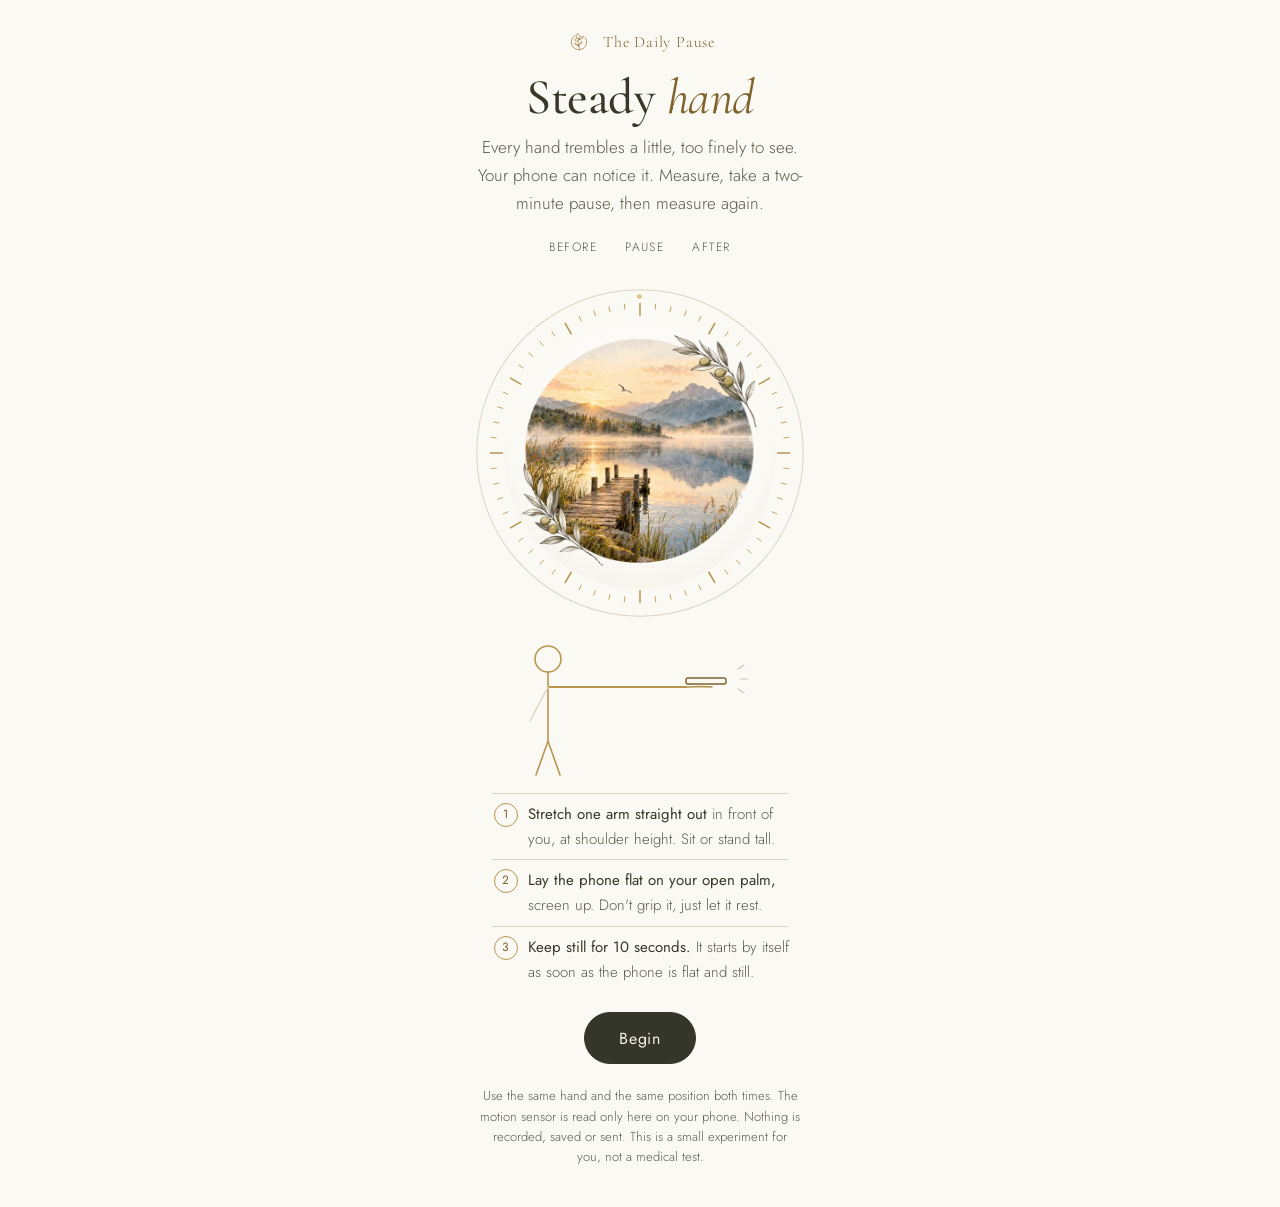
==== test-drzenia/index.html @ 8c36bcb5 "Steady hand: hand tremor before/after a pause prototype Co-Authored-By: Claude Opus 5.5 <noreply@ant" ====
<!doctype html><html lang="en"><head><meta charset="utf-8"><meta name="viewport" content="width=device-width,initial-scale=1,viewport-fit=cover"><title>Steady hand</title>
<meta name="claude:viewport-fit-sides" content="cover">
<meta name="description" content="Your phone's motion sensor notices the fine tremor of your hand, before and after a two-minute breathing pause. Everything stays on your device.">
<link rel="preconnect" href="https://fonts.googleapis.com"><link rel="preconnect" href="https://fonts.gstatic.com" crossorigin>
<link rel="stylesheet" href="https://fonts.googleapis.com/css2?family=Cormorant+Garamond:ital,wght@0,400;0,500;1,400&family=Jost:wght@300;400&display=swap">
<style>
/* VOICE hushed ritual: calm, exact, never a promise
   IDEA the hand's own invisible tremor drawn as a fine gold line, before and after a pause
   COLOUR ivory ground, olive ink, compass gold; stillness watercolour as the quiet centre
   TYPE Cormorant Garamond titles and cues, Jost Light text
   LAYOUT one column centred on the gold dial, phone first, big type readable at arm's length */
:root{color-scheme:light;--ivory:#FBF9F4;--linen:#EFEAE1;--sage:#D9DBC9;--sage-2:#C6CAB0;--ink:#38382A;--soft:#5C5B4B;--rule:#DCD4C4;--gold:#B8964F;--gold-ink:#7E632E;--olive:#34362A;--on-olive:#F4EFE5;--warn:#8a4b2a;--disp:"Cormorant Garamond","EB Garamond",Garamond,"Times New Roman",serif;--body:"Jost","Futura","Avenir Next",system-ui,sans-serif}
*{box-sizing:border-box;min-width:0}
html,body{margin:0}
body{background:var(--ivory);color:var(--ink);font-family:var(--body);font-weight:300;font-size:17px;line-height:1.65;-webkit-font-smoothing:antialiased;overflow-x:clip;-webkit-tap-highlight-color:transparent}
.app{max-width:560px;margin:0 auto;padding:max(28px,env(safe-area-inset-top,0px)) max(5vw,16px,env(safe-area-inset-right,0px)) max(40px,env(safe-area-inset-bottom,0px)) max(5vw,16px,env(safe-area-inset-left,0px));text-align:center}
.top{display:flex;align-items:center;justify-content:center;gap:10px;color:var(--gold-ink);font-family:var(--disp);font-size:16px;letter-spacing:.05em}
.top svg{width:28px;height:28px}
h1{font-family:var(--disp);font-weight:500;font-size:clamp(36px,9vw,50px);line-height:1.02;letter-spacing:-.01em;margin:16px 0 10px}
h1 i{font-weight:400;color:var(--gold-ink)}
.lede{color:var(--soft);margin:0 auto;max-width:33ch}
.steps{display:flex;justify-content:center;gap:6px;margin:16px 0 0;font-size:12px;letter-spacing:.12em;text-transform:uppercase;color:var(--soft)}
.steps span{padding:4px 10px;border-radius:999px;border:1px solid transparent}
.steps span.on{border-color:var(--gold);color:var(--gold-ink)}
.steps span.done{color:var(--gold-ink)}
.dial{position:relative;width:min(80vw,340px);aspect-ratio:1;margin:20px auto 6px}
.dial svg.ring{position:absolute;inset:0;width:100%;height:100%;overflow:visible;pointer-events:none}
.lens{position:absolute;inset:10%;border-radius:50%;overflow:hidden;background:radial-gradient(circle at 50% 42%,#fff,var(--ivory) 62%,var(--linen))}
.lens img{position:absolute;inset:4%;width:92%;height:92%;object-fit:contain;transition:opacity .8s,filter .8s}
.lens img.quiet{opacity:.16;filter:grayscale(.6)}
.lens canvas{position:absolute;inset:0;width:100%;height:100%}
.orb{position:absolute;left:50%;top:50%;width:46%;aspect-ratio:1;margin:-23% 0 0 -23%;border-radius:50%;background:radial-gradient(circle,rgba(236,215,159,.55),rgba(201,161,90,.18) 60%,transparent 72%);transform:scale(1);transition:transform 2s ease-in-out}
.level{position:absolute;left:50%;top:50%;width:14px;height:14px;margin:-7px 0 0 -7px;border-radius:50%;border:1.5px solid var(--gold);background:rgba(251,249,244,.9);transition:transform .12s linear,border-color .3s}
.level.off{border-color:var(--warn)}
.count{position:absolute;inset:0;display:flex;align-items:center;justify-content:center;font-family:var(--disp);font-size:clamp(70px,22vw,110px);color:var(--olive);font-variant-numeric:tabular-nums;pointer-events:none;text-shadow:0 0 18px var(--ivory),0 0 4px var(--ivory)}
.cue{font-family:var(--disp);font-style:italic;font-size:clamp(26px,7vw,32px);line-height:1.2;color:var(--gold-ink);min-height:2.5em;margin:14px auto 0;max-width:20ch;display:flex;align-items:center;justify-content:center}
.cue.warn{color:var(--warn)}
.sub{min-height:1.7em;color:var(--soft);font-size:16px;margin:2px auto 0;max-width:32ch}
.btn{display:inline-flex;align-items:center;justify-content:center;min-height:52px;padding:14px 34px;border-radius:999px;border:1px solid var(--olive);background:var(--olive);color:var(--on-olive);font:400 16px/1.2 var(--body);letter-spacing:.06em;cursor:pointer;text-decoration:none}
.btn:hover{background:#25271d}
.btn.ghost{background:transparent;color:var(--ink);border-color:var(--sage-2)}
.btn.ghost:hover{background:var(--sage)}
.btn:focus-visible,.link:focus-visible{outline:1px solid var(--gold-ink);outline-offset:4px}
.row{display:flex;flex-wrap:wrap;gap:10px;justify-content:center;margin-top:20px}
.link{background:none;border:0;font:300 15px var(--body);color:var(--gold-ink);text-decoration:underline;text-underline-offset:4px;cursor:pointer;margin-top:12px;padding:8px}
.pose{display:block;width:min(78vw,300px);margin:6px auto 0}
.howto{list-style:none;counter-reset:h;padding:0;margin:14px auto 0;max-width:33ch;text-align:left;font-size:15px;color:var(--soft)}
.howto li{counter-increment:h;padding:8px 0 8px 36px;position:relative;border-top:1px solid var(--rule)}
.howto li::before{content:counter(h);position:absolute;left:2px;top:9px;width:22px;height:22px;border:1px solid var(--gold);border-radius:50%;font:400 12px/21px var(--body);text-align:center;color:var(--gold-ink)}
.howto b{font-weight:400;color:var(--ink)}
.fine{font-size:13px;color:var(--soft);margin:22px auto 0;max-width:40ch;line-height:1.55}
.pause h2{font-family:var(--disp);font-weight:500;font-size:clamp(24px,6vw,30px);line-height:1.15;margin:4px auto 0;max-width:22ch}
.timer{font-variant-numeric:tabular-nums;color:var(--soft);font-size:15px}
.pair{display:grid;grid-template-columns:1fr 1fr;gap:14px;margin:18px auto 0;max-width:420px}
.pair figure{margin:0}
.pair .mini{position:relative;aspect-ratio:1;border-radius:50%;border:1px solid var(--rule);background:radial-gradient(circle at 50% 42%,#fff,var(--ivory) 62%,var(--linen));overflow:hidden}
.pair canvas{position:absolute;inset:0;width:100%;height:100%}
.pair figcaption{font-size:12px;letter-spacing:.14em;text-transform:uppercase;color:var(--soft);margin-top:8px}
.res h2{font-family:var(--disp);font-weight:500;font-size:clamp(28px,7.5vw,36px);line-height:1.12;margin:18px auto 6px;max-width:20ch}
.res p{color:var(--soft);margin:0 auto;max-width:34ch}
.why{font-size:15px;color:var(--soft);max-width:37ch;margin:22px auto 0;padding-top:14px;border-top:1px solid var(--rule);text-align:left}
.why b{font-weight:400;color:var(--ink)}
.why ol{margin:10px 0 0;padding-left:18px;font-size:13px;line-height:1.5}
.why li{margin:4px 0}
.dbg{font:12px/1.4 ui-monospace,monospace;color:var(--soft);margin-top:10px;white-space:pre;text-align:left}
[hidden]{display:none!important}
@media (prefers-reduced-motion:reduce){.orb,.level,.lens img{transition:none}}
</style>

</head><body><main class="app">
  <div class="top"><svg viewBox="0 0 1080 1080" aria-hidden="true"><g transform="translate(540 540) scale(.92) translate(-362.93 -376.05)" fill="none" stroke="#A47A38" stroke-width="30" stroke-linecap="round" stroke-linejoin="round"><path d="M205,92 A325,325 0 1 0 628,188"/><path d="M378,690 L378,612 C378,588 348,572 345,545 C340,500 322,445 320,400 C318,355 338,322 372,268"/><path d="M345,543 C290,505 222,455 176,420 C185,450 250,500 345,543"/><path d="M347,545 C365,470 420,385 483,350 C495,380 460,450 347,545"/><path d="M372,268 C345,225 255,205 200,250 C165,280 172,330 230,338 C290,345 335,315 372,268"/><path d="M372,265 C330,240 275,215 258,185 C238,150 260,115 272,95 C285,72 284,45 290,22 C350,40 398,92 406,152 C412,200 395,238 372,265"/><path d="M403,205 C450,165 505,138 565,145 C540,205 480,262 375,272"/></g></svg>The Daily Pause</div>

  <h1>Steady <i>hand</i></h1>
  <p class="lede" id="lede">Every hand trembles a little, too finely to see. Your phone can notice it. Measure, take a two-minute pause, then measure again.</p>
  <div class="steps" id="steps" aria-hidden="true"><span>Before</span><span>Pause</span><span>After</span></div>

  <div class="dial" id="dial">
    <svg class="ring" viewBox="0 0 200 200" aria-hidden="true">
      <defs><linearGradient id="gg" x1="0" y1="0" x2="1" y2="1"><stop offset="0" stop-color="#F6E7BC"/><stop offset=".42" stop-color="#C9A15A"/><stop offset=".68" stop-color="#ECD79F"/><stop offset="1" stop-color="#A47A38"/></linearGradient></defs>
      <circle cx="100" cy="100" r="96" fill="none" stroke="#DCD4C4" stroke-width=".6"/>
      <g id="ticks" stroke="#B8964F" stroke-linecap="round"></g>
      <circle id="prog" cx="100" cy="100" r="92" fill="none" stroke="url(#gg)" stroke-width="2.4" stroke-linecap="round" pathLength="100" stroke-dasharray="0 100" transform="rotate(-90 100 100)"/>
    </svg>
    <div class="lens">
      <img id="wc" alt="">
      <div class="orb" id="orb" hidden></div>
      <canvas id="trace" width="600" height="600"></canvas>
      <div class="level" id="level" hidden></div>
    </div>
    <div class="count" id="count" hidden></div>
  </div>

  <!-- start -->
  <section id="vStart">
    <svg class="pose" viewBox="0 0 300 150" fill="none" stroke="#B8964F" stroke-width="1.6" stroke-linecap="round" stroke-linejoin="round" role="img" aria-label="Drawing: arm stretched straight out in front, phone lying flat on the open palm">
      <circle cx="58" cy="30" r="13"/>
      <path d="M58 43 L58 112 M58 112 L46 146 M58 112 L70 146"/>
      <path d="M58 58 L196 58" stroke-width="2"/>
      <path d="M196 58 C204 58 214 57 222 58" />
      <rect x="196" y="49" width="40" height="6" rx="2" fill="#FBF9F4" stroke="#7E632E" stroke-width="1.4"/>
      <path d="M248 40 l6 -4 M250 50 h7 M248 60 l6 4" stroke="#C6CAB0" stroke-width="1.2"/>
      <path d="M58 58 L40 92" stroke="#DCD4C4"/>
    </svg>
    <ol class="howto">
      <li><b>Stretch one arm straight out</b> in front of you, at shoulder height. Sit or stand tall.</li>
      <li><b>Lay the phone flat on your open palm,</b> screen up. Don't grip it, just let it rest.</li>
      <li><b>Keep still for 10 seconds.</b> It starts by itself as soon as the phone is flat and still.</li>
    </ol>
    <div class="row"><button class="btn" id="go">Begin</button></div>
    <p class="fine">Use the same hand and the same position both times. The motion sensor is read only here on your phone. Nothing is recorded, saved or sent. This is a small experiment for you, not a medical test.</p>
  </section>

  <!-- measuring (before and after) -->
  <section id="vMeasure" hidden>
    <p class="cue" id="cue" aria-live="polite"></p>
    <p class="sub" id="sub"></p>
    <div class="row"><button class="btn ghost" id="stop">Cancel</button></div>
    <div class="dbg" id="dbg" hidden></div>
  </section>

  <!-- after the first reading -->
  <section id="vMid" hidden>
    <p class="cue" style="min-height:0">That's your before.</p>
    <p class="sub">Now lower your arm and let it rest. Two minutes of slow breathing, then we'll look again.</p>
    <div class="row"><button class="btn" id="startPause">Begin the pause</button><button class="btn ghost" id="redo1">Measure again</button></div>
  </section>

  <!-- pause -->
  <section id="vPause" class="pause" hidden>
    <h2>Two breaths in through the nose, one long breath out.</h2>
    <p class="cue" id="pcue" style="min-height:1.4em;margin-top:6px"></p>
    <p class="timer" id="ptime">2:00</p>
    <p class="sub">Let your arm rest in your lap.</p>
    <div class="row"><button class="btn ghost" id="skip">I'm done, measure now</button></div>
  </section>

  <!-- before second reading -->
  <section id="vReady2" hidden>
    <p class="cue" style="min-height:0">Beautiful. Stay as you are.</p>
    <p class="sub">Same hand, same position: arm straight out, phone flat on your palm.</p>
    <div class="row"><button class="btn" id="go2">Measure again</button></div>
  </section>

  <!-- result -->
  <section id="vResult" class="res" hidden>
    <div class="pair">
      <figure><div class="mini"><canvas id="cBefore" width="400" height="400"></canvas></div><figcaption>Before</figcaption></figure>
      <figure><div class="mini"><canvas id="cAfter" width="400" height="400"></canvas></div><figcaption>After</figcaption></figure>
    </div>
    <h2 id="resT"></h2>
    <p id="resP"></p>
    <div class="why">
      <p style="margin:0"><b>Why it works.</b> Every hand has a fine, natural tremor, often around 8 to 12 times a second, mostly too small to see.<sup>1</sup> Adrenaline, the body's stress hormone, makes it stronger, even at levels the body makes on its own.<sup>2</sup> Tiredness, caffeine and anxiety can make it stronger too.<sup>3</sup> A long, slow out-breath engages the body's calming side.<sup>4</sup> No study has yet tested whether one short pause steadies the hand, so this is your own small experiment.</p>
      <ol>
        <li>Hallett M. Overview of human tremor physiology. <i>Movement Disorders</i>, 1998.</li>
        <li>Fellows IW et al. Low plasma concentrations of adrenaline and physiological tremor in man. <i>J Neurol Neurosurg Psychiatry</i>, 1986.</li>
        <li>Deuschl G et al. Consensus statement of the Movement Disorder Society on tremor. <i>Movement Disorders</i>, 1998.</li>
        <li>Balban MY et al. Brief structured respiration practices enhance mood and reduce physiological arousal. <i>Cell Reports Medicine</i>, 2023.</li>
      </ol>
    </div>
    <div class="row"><button class="btn" id="again">Start again</button></div>
    <p class="fine">Indicative only, not a medical test. If you notice a tremor you can see, or one that bothers you, talk to a doctor.</p>
  </section>

  <!-- no sensor -->
  <section id="vNoSensor" hidden>
    <p class="cue" id="nsT" style="font-size:24px"></p>
    <p class="sub" id="nsS"></p>
    <div class="row"><button class="btn" id="retry">Try again</button><button class="btn ghost" id="demo">See how it looks</button></div>
  </section>
</main>

<script>
{
const $=id=>document.getElementById(id);
const WC={"stillness": "[data-uri]"};
const Q=new URLSearchParams(location.search);
const DEBUG=Q.get("debug")==="1", QUICK=Q.get("quick")==="1";
const MEAS=10, PAUSE_S=QUICK?15:120;
const TILT_MAX=40;       // degrees from flat
const GROSS=0.45;        // m/s², slow arm movement (0.3 to 3 Hz) that pauses the count
$("wc").src=WC.stillness;

/* dial ticks */
{let s="";for(let i=0;i<60;i++){const a=i/60*2*Math.PI,l=i%5?3:7,r1=88,r2=88-l;s+=`<line x1="${100+r1*Math.sin(a)}" y1="${100-r1*Math.cos(a)}" x2="${100+r2*Math.sin(a)}" y2="${100-r2*Math.cos(a)}" stroke-width="${i%5?.5:.9}"/>`}$("ticks").innerHTML=s}
const setProg=p=>$("prog").setAttribute("stroke-dasharray",`${(Math.max(0,Math.min(1,p))*100).toFixed(2)} 100`);
function show(v){["vStart","vMeasure","vMid","vPause","vReady2","vResult","vNoSensor"].forEach(x=>$(x).hidden=x!==v)}
function step(n){[...$("steps").children].forEach((s,i)=>s.className=i<n-1?"done":i===n-1?"on":"")}
let cueT="";function cue(t,warn,sub){if(t!==cueT){cueT=t;$("cue").textContent=t}$("cue").className="cue"+(warn?" warn":"");if(sub!==undefined&&$("sub").textContent!==sub)$("sub").textContent=sub}

/* ---------- filters ---------- */
function biquad(type,f,fs,q=.7071){
  const w=2*Math.PI*f/fs,c=Math.cos(w),a=Math.sin(w)/(2*q);let b0,b1,b2;
  if(type==="hp"){b0=(1+c)/2;b1=-(1+c);b2=(1+c)/2}else{b0=(1-c)/2;b1=1-c;b2=(1-c)/2}
  const a0=1+a,A1=-2*c/a0,A2=(1-a)/a0;b0/=a0;b1/=a0;b2/=a0;let x1=0,x2=0,y1=0,y2=0;
  return x=>{const y=b0*x+b1*x1+b2*x2-A1*y1-A2*y2;x2=x1;x1=x;y2=y1;y1=y;return y};
}
function chain(fs){ // per axis: tremor band ~3-14 Hz and slow-movement band ~0.3-3 Hz
  const lp=fs>32;
  const mk=()=>{const h=biquad("hp",3,fs),l=lp?biquad("lp",14,fs):x=>x,gh=biquad("hp",.3,fs),gl=biquad("lp",3,fs);return x=>[l(h(x)),gl(gh(x))]};
  return [mk(),mk(),mk(),mk(),mk(),mk()]; // ax ay az, gx gy gz
}

/* ---------- sensor ---------- */
let listening=false, fs=60, fsSamples=[], lastTs=0, sample=null;
function onMotion(e){
  const g=e.accelerationIncludingGravity, a=e.acceleration, r=e.rotationRate;
  if(!g||g.x===null)return;
  let dt=e.interval>0?(e.interval>1?e.interval/1000:e.interval):0;      // some browsers report seconds, most milliseconds
  const now=performance.now();if(!dt&&lastTs)dt=(now-lastTs)/1000;lastTs=now;
  if(dt>0&&dt<.2)fsSamples.push(1/dt);
  sample&&sample({g,a,r,dt:dt||1/60,t:now});
}
async function startSensor(){
  fsSamples=[];
  if(typeof DeviceMotionEvent==="undefined")return "none";
  if(typeof DeviceMotionEvent.requestPermission==="function"){
    try{const p=await DeviceMotionEvent.requestPermission();if(p!=="granted")return "denied"}catch(e){return "denied"}
  }
  if(!listening){window.addEventListener("devicemotion",onMotion);listening=true}
  // wait for real data
  const got=await new Promise(res=>{let n=0,fin=false;const end=v=>{if(fin)return;fin=true;sample=null;res(v)};sample=s=>{if(++n>5)end(true)};setTimeout(()=>end(false),1800)});
  if(!got)return "none";
  fsSamples.sort((a,b)=>a-b);fs=fsSamples.length?Math.max(20,Math.min(200,fsSamples[fsSamples.length>>1])):60;fsSamples=[];
  return "ok";
}
function stopSensor(){sample=null}

/* ---------- small comforts: sound, vibration, screen awake ---------- */
let ac=null, wake=null;
function chime(f=660){try{if(!ac)return;const o=ac.createOscillator(),v=ac.createGain();o.type="sine";o.frequency.value=f;v.gain.setValueAtTime(0,ac.currentTime);v.gain.linearRampToValueAtTime(.12,ac.currentTime+.03);v.gain.exponentialRampToValueAtTime(.0001,ac.currentTime+1.4);o.connect(v);v.connect(ac.destination);o.start();o.stop(ac.currentTime+1.5)}catch(e){}}
function buzz(p){try{navigator.vibrate&&navigator.vibrate(p)}catch(e){}}
async function awake(on){try{if(on&&!wake&&navigator.wakeLock){wake=await navigator.wakeLock.request("screen")}else if(!on&&wake){await wake.release();wake=null}}catch(e){}}

/* ---------- tremor trace ---------- */
const tr=$("trace"),tx=tr.getContext("2d");
function drawPath(ctx,W,pts,scale,alphaFade){
  ctx.clearRect(0,0,W,W);if(pts.length<2)return;
  const c=W/2,k=scale;ctx.lineCap="round";ctx.lineJoin="round";
  const grad=ctx.createLinearGradient(0,0,W,W);grad.addColorStop(0,"#C9A15A");grad.addColorStop(.6,"#A47A38");grad.addColorStop(1,"#7E632E");
  ctx.strokeStyle=grad;ctx.lineWidth=W/260;
  if(alphaFade){for(let i=1;i<pts.length;i++){ctx.globalAlpha=Math.pow(i/pts.length,1.6);ctx.beginPath();ctx.moveTo(c+pts[i-1][0]*k,c+pts[i-1][1]*k);ctx.lineTo(c+pts[i][0]*k,c+pts[i][1]*k);ctx.stroke()}ctx.globalAlpha=1}
  else{ctx.lineWidth=W/420;ctx.globalAlpha=.55;ctx.beginPath();ctx.moveTo(c+pts[0][0]*k,c+pts[0][1]*k);for(const p of pts)ctx.lineTo(c+p[0]*k,c+p[1]*k);ctx.stroke();ctx.globalAlpha=1}
}

/* ---------- one 10-second reading ---------- */
let res={b:null,a:null}, scale=0, demo=false, cancelFn=null;
function measure(which){
  return new Promise(resolve=>{
    show("vMeasure");$("dbg").hidden=!DEBUG;$("level").hidden=false;$("count").hidden=true;$("wc").classList.add("quiet");setProg(0);awake(true);
    const F=chain(fs);let lvx=0,lvy=0,valid=0,started=false,steadyFor=0,sumA=0,sumG=0,n=0,hasGyro=false,px=0,py=0,pts=[],live=[],gross=[],grossRms=0,tilt=0,lastCount=-1,done=false,lastUI=0;
    cue("Stretch your arm out…",false,"Lay the phone flat on your open palm.");
    const finish=ok=>{if(done)return;done=true;stopSensor();cancelFn=null;$("level").hidden=true;$("count").hidden=true;awake(false);
      if(!ok){resolve(null);return}
      const score=hasGyro?Math.sqrt(sumG/n):Math.sqrt(sumA/n)*1000; // gyro: deg/s RMS, else mg RMS
      resolve({score,pts,acc:Math.sqrt(sumA/n)/9.81*1000,gyr:Math.sqrt(sumG/n),fs});
    };
    cancelFn=()=>finish(false);
    sample=s=>{
      const g=s.g,gn=Math.hypot(g.x,g.y,g.z)||9.81;lvx=Math.max(-1,Math.min(1,g.x/gn/Math.sin(TILT_MAX*Math.PI/180)))*.9;lvy=Math.max(-1,Math.min(1,g.y/gn/Math.sin(TILT_MAX*Math.PI/180)))*.9;tilt=Math.acos(Math.min(1,Math.abs(g.z)/gn))*180/Math.PI;
      // linear acceleration: prefer the sensor's own, else gravity-included (the filters remove gravity)
      const a=(s.a&&s.a.x!==null)?s.a:g;
      const ax=F[0](a.x),ay=F[1](a.y),az=F[2](a.z);
      let gx=[0,0],gy=[0,0],gz=[0,0];
      if(s.r&&s.r.alpha!==null&&s.r.alpha!==undefined){hasGyro=true;gx=F[3](s.r.beta);gy=F[4](s.r.gamma);gz=F[5](s.r.alpha)}
      const tA=ax[0]*ax[0]+ay[0]*ay[0]+az[0]*az[0], tG=gx[0]*gx[0]+gy[0]*gy[0]+gz[0]*gz[0];
      gross.push(ax[1]*ax[1]+ay[1]*ay[1]+az[1]*az[1]);if(gross.length>fs*.5)gross.shift();
      grossRms=Math.sqrt(gross.reduce((p,q)=>p+q,0)/gross.length);
      // a bounded wandering point from the tremor band, for the drawing
      const ux=hasGyro?gy[0]:ax[0]*20, uy=hasGyro?gx[0]:ay[0]*20;
      px=px*.92+ux*s.dt;py=py*.92+uy*s.dt;
      const flat=tilt<TILT_MAX, still=grossRms<GROSS;
      if(!started){
        steadyFor=flat&&still?steadyFor+s.dt:0;
        if(steadyFor>1.2){started=true;chime(660);buzz(30)}
      }else if(flat&&still){
        valid+=s.dt;sumA+=tA;sumG+=tG;n++;pts.push([px,py]);
      }
      live.push([px,py]);if(live.length>fs*2)live.shift();
      if(s.t-lastUI>50){lastUI=s.t;ui(flat,still)}
      if(valid>=MEAS){chime(880);buzz([40,60,40]);finish(true)}
    };
    function ui(flat,still){
      // spirit level dot: shows tilt, and turns rust when the phone is not flat
      const R=$("level").parentNode.offsetWidth*.36;$("level").classList.toggle("off",!flat);
      $("level").style.transform=`translate(${(-lvx*R).toFixed(1)}px,${(lvy*R).toFixed(1)}px)`;
      const sc=liveScale();
      if(DEBUG)$("dbg").textContent=`fs ${fs.toFixed(0)} Hz  tilt ${tilt.toFixed(0)}°  slow ${grossRms.toFixed(3)} m/s²\nvalid ${valid.toFixed(1)} s  acc ${(Math.sqrt(sumA/Math.max(1,n))/9.81*1000).toFixed(2)} mg  gyro ${Math.sqrt(sumG/Math.max(1,n)).toFixed(3)} °/s  gyro ${hasGyro}`;

      drawPath(tx,tr.width,live,sc,true);
      if(!started){
        if(!flat)cue("Lay the phone flat",true,"Screen up, resting on your open palm.");
        else if(!still)cue("Now keep still…",false,"Arm straight out. It starts by itself.");
        else cue("Hold it there…",false,"Starting.");
        return;
      }
      setProg(valid/MEAS);
      const left=Math.max(1,Math.ceil(MEAS-valid));if(left!==lastCount){lastCount=left;$("count").textContent=left}$("count").hidden=false;
      if(!flat)cue("Keep the phone flat",true,"The count waits for you.");
      else if(!still)cue("Too much movement",true,"Keep your arm still, let the hand rest. The count waits.");
      else cue("Measuring… stay soft",false,"Breathe normally. Don't hold your breath.");
    }
    function liveScale(){ // keep both readings on one scale: set by the first reading, else from the live trace
      if(which===2&&scale>1)return scale;
      let m=.0001;for(const p of live)m=Math.max(m,Math.abs(p[0]),Math.abs(p[1]));return tr.width*.36/Math.max(m,.0001);
    }
  });
}

/* ---------- flow ---------- */
async function begin(){
  try{const AC=window.AudioContext||window.webkitAudioContext;if(AC&&!ac){ac=new AC();ac.resume&&ac.resume()}}catch(e){}
  const st=await startSensor();
  if(st!=="ok"){noSensor(st);return false}
  return true;
}
function noSensor(st){
  const ios=/iP(hone|ad|od)/.test(navigator.userAgent)||(navigator.platform==="MacIntel"&&navigator.maxTouchPoints>1);
  if(st==="denied"){$("nsT").textContent="Motion access wasn't allowed.";$("nsS").textContent=ios?"On iPhone, close this tab, open the page again and tap Allow when asked about Motion & Orientation.":"Allow motion sensors for this page in your browser's site settings, then try again."}
  else{$("nsT").textContent="This needs your phone's motion sensor.";$("nsS").textContent="Open this page on your phone. A computer has no sensor to notice your hand."}
  show("vNoSensor");
}
async function first(){
  demo=false;if(!(await begin()))return;step(1);scale=0;
  const r=await measure(1);if(!r){reset();return}
  res.b=r;scale=fitScale(r.pts);show("vMid");$("lede").textContent="Your before reading is saved, just for now.";
}
function fitScale(pts){let m=.0001;for(const p of pts)m=Math.max(m,Math.abs(p[0]),Math.abs(p[1]));return tr.width*.36/m}
$("go").onclick=first;$("redo1").onclick=first;
$("stop").onclick=()=>{cancelFn&&cancelFn()};
$("retry").onclick=first;

/* the pause: cyclic sighing, in-in-out */
let pRaf=0;
$("startPause").onclick=()=>{
  step(2);show("vPause");tx.clearRect(0,0,tr.width,tr.width);$("wc").classList.remove("quiet");$("orb").hidden=false;setProg(0);awake(true);
  const total=demo?12:PAUSE_S,t0=performance.now(),seq=[["Breathe in",2,.85],["A little more",1,1],["And let it all go",6,.55]];let i=0,until=0;
  const loop=()=>{const t=(performance.now()-t0)/1000;if(t>=until){const s=seq[i%3];$("pcue").textContent=s[0];$("orb").style.transitionDuration=s[1]+"s";$("orb").style.transform=`scale(${s[2]*2})`;until=t+s[1];i++}
    const left=Math.max(0,Math.ceil(total-t));$("ptime").textContent=Math.floor(left/60)+":"+String(left%60).padStart(2,"0");setProg(t/total);
    if(t>=total){endPause();return}pRaf=requestAnimationFrame(loop)};
  loop();
};
function endPause(){cancelAnimationFrame(pRaf);$("orb").hidden=true;setProg(1);awake(false);chime(523);step(3);show("vReady2")}
$("skip").onclick=endPause;
$("go2").onclick=async()=>{
  if(demo){demoResult();return}
  if(!(await begin()))return;
  const r=await measure(2);if(!r){show("vReady2");return}res.a=r;result();
};

function paint(id,pts,sc){const c=$(id);drawPath(c.getContext("2d"),c.width,pts,sc*c.width/tr.width,false)}
function result(){
  const b=res.b,a=res.a,ch=(a.score-b.score)/b.score;
  const sc=Math.min(fitScale(b.pts),fitScale(a.pts));   // one shared scale, so the two drawings compare honestly
  paint("cBefore",b.pts,sc);paint("cAfter",a.pts,sc);
  const pct=Math.round(Math.abs(ch)*100);
  if(ch<=-.15){$("resT").textContent=`Your hand was ${pct}% steadier after the pause.`;$("resP").textContent="That's your own body, settling, in two minutes."}
  else if(ch<.15){$("resT").textContent="About the same, before and after.";$("resP").textContent="Small changes are within what a phone can tell apart. Calm doesn't always show in the hand, and the pause still counts."}
  else{$("resT").textContent="Your hand moved a little more this time.";$("resP").textContent="A tired arm does that too. Rest it for a minute, then try again with the same hand."}
  finishResult();
  if(DEBUG)$("resP").textContent+=`  [before ${b.score.toFixed(3)} after ${a.score.toFixed(3)}; acc ${b.acc.toFixed(2)}→${a.acc.toFixed(2)} mg; fs ${b.fs.toFixed(0)}]`;
}
function finishResult(){$("dial").hidden=true;$("steps").hidden=true;$("lede").textContent="The fine line your hand drew, before and after.";show("vResult");scrollTo({top:0,behavior:"smooth"})}

/* demo: shows the flow on a computer, never with numbers */
function fakePts(amp,seed){let x=0,y=0,s=seed;const r=()=>{s=(s*9301+49297)%233280;return s/233280-.5};const p=[];for(let i=0;i<600;i++){x=x*.92+r()*amp;y=y*.92+r()*amp;p.push([x,y])}return p}
$("demo").onclick=()=>{demo=true;step(1);res.b={pts:fakePts(1,7)};show("vMid");$("lede").textContent="Demo. On your phone this is your own hand."};
function demoResult(){const sc=fitScale(res.b.pts);paint("cBefore",res.b.pts,sc);paint("cAfter",fakePts(1,11),sc);$("resT").textContent="Here you'll see your own before and after.";$("resP").textContent="Open this page on your phone for your own result.";finishResult()}

function reset(){stopSensor();awake(false);cancelAnimationFrame(pRaf);$("dial").hidden=false;$("steps").hidden=false;$("orb").hidden=true;$("level").hidden=true;$("count").hidden=true;$("wc").classList.remove("quiet");tx.clearRect(0,0,tr.width,tr.width);setProg(0);step(0);res={b:null,a:null};$("lede").textContent=LEDE;show("vStart")}
const LEDE=$("lede").textContent;
$("again").onclick=()=>{reset();scrollTo({top:0,behavior:"smooth"})};
document.addEventListener("visibilitychange",()=>{if(document.hidden&&cancelFn)cancelFn()});
}
</script>
</body></html>
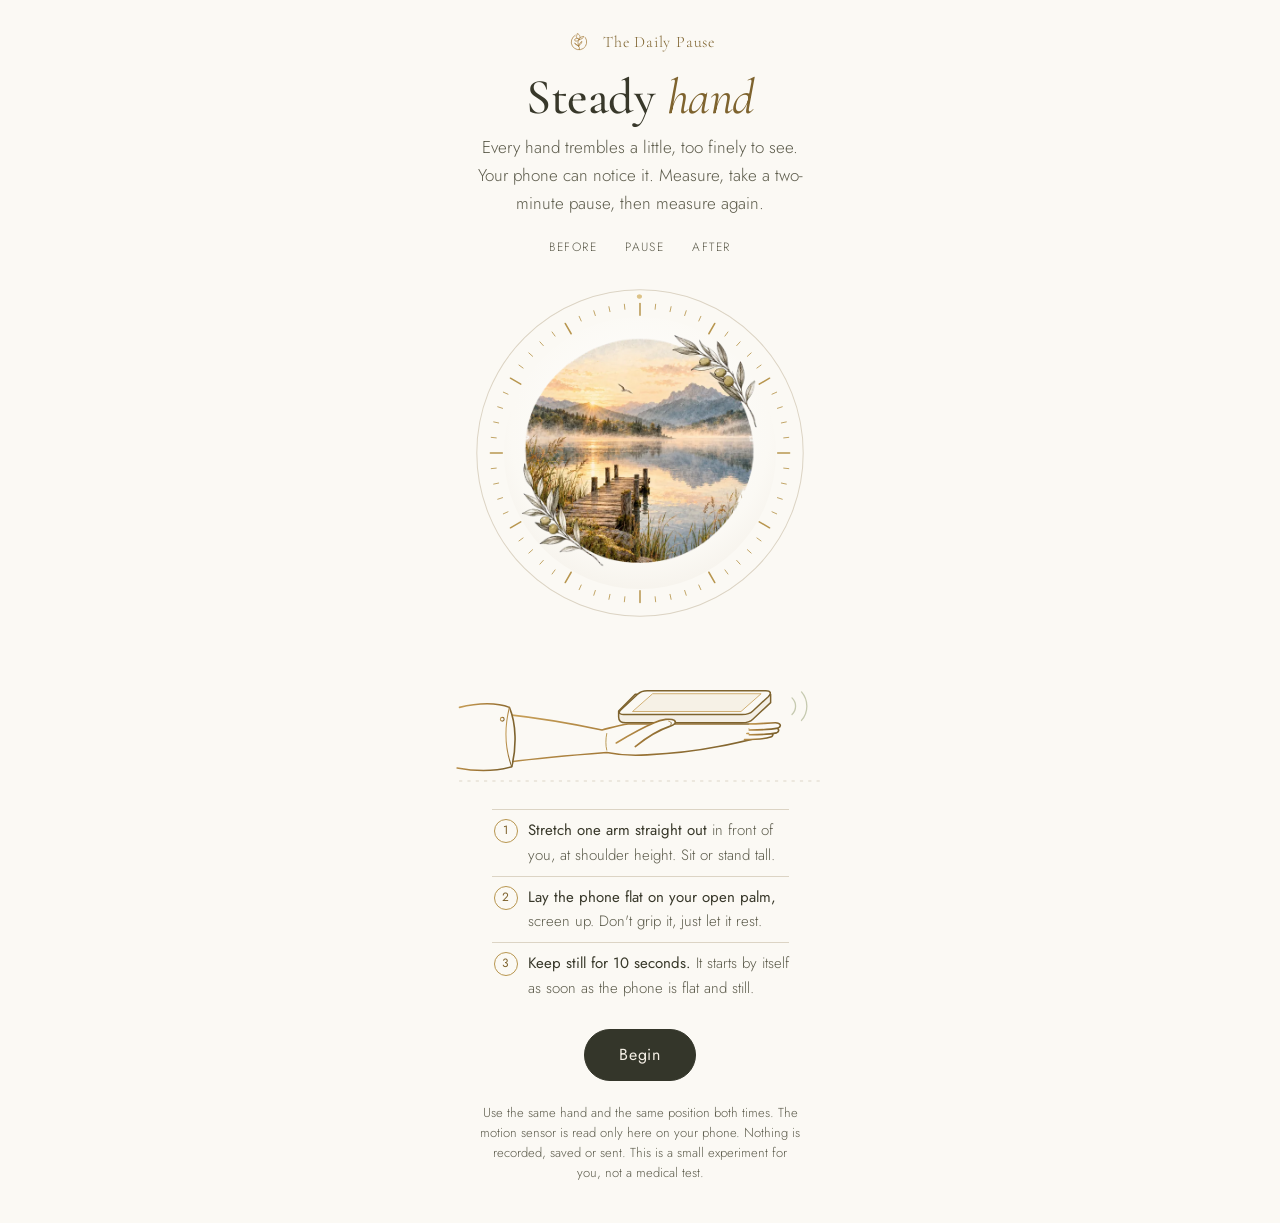
==== commit a20317b5: "Steady hand: finer gold line drawing of the hand holding the phone Co-Authored-By: Claude Opus 5.5 <" ====
--- a/test-drzenia/index.html
+++ b/test-drzenia/index.html
@@ -43,7 +43,7 @@
 .btn:focus-visible,.link:focus-visible{outline:1px solid var(--gold-ink);outline-offset:4px}
 .row{display:flex;flex-wrap:wrap;gap:10px;justify-content:center;margin-top:20px}
 .link{background:none;border:0;font:300 15px var(--body);color:var(--gold-ink);text-decoration:underline;text-underline-offset:4px;cursor:pointer;margin-top:12px;padding:8px}
-.pose{display:block;width:min(78vw,300px);margin:6px auto 0}
+.pose{display:block;width:min(88vw,380px);margin:4px auto 0}
 .howto{list-style:none;counter-reset:h;padding:0;margin:14px auto 0;max-width:33ch;text-align:left;font-size:15px;color:var(--soft)}
 .howto li{counter-increment:h;padding:8px 0 8px 36px;position:relative;border-top:1px solid var(--rule)}
 .howto li::before{content:counter(h);position:absolute;left:2px;top:9px;width:22px;height:22px;border:1px solid var(--gold);border-radius:50%;font:400 12px/21px var(--body);text-align:center;color:var(--gold-ink)}
@@ -92,15 +92,39 @@
 
   <!-- start -->
   <section id="vStart">
-    <svg class="pose" viewBox="0 0 300 150" fill="none" stroke="#B8964F" stroke-width="1.6" stroke-linecap="round" stroke-linejoin="round" role="img" aria-label="Drawing: arm stretched straight out in front, phone lying flat on the open palm">
-      <circle cx="58" cy="30" r="13"/>
-      <path d="M58 43 L58 112 M58 112 L46 146 M58 112 L70 146"/>
-      <path d="M58 58 L196 58" stroke-width="2"/>
-      <path d="M196 58 C204 58 214 57 222 58" />
-      <rect x="196" y="49" width="40" height="6" rx="2" fill="#FBF9F4" stroke="#7E632E" stroke-width="1.4"/>
-      <path d="M248 40 l6 -4 M250 50 h7 M248 60 l6 4" stroke="#C6CAB0" stroke-width="1.2"/>
-      <path d="M58 58 L40 92" stroke="#DCD4C4"/>
-    </svg>
+    <svg class="pose" viewBox="0 0 320 140" fill="none" stroke-linecap="round" stroke-linejoin="round" role="img" aria-label="Drawing: an arm stretched out, palm up, with the phone lying flat on the open hand">
+  <defs><linearGradient id="hg" x1="0" y1="0" x2="1" y2=".3"><stop offset="0" stop-color="#C9A15A"/><stop offset=".55" stop-color="#A47A38"/><stop offset="1" stop-color="#7E632E"/></linearGradient></defs>
+  <g stroke="url(#hg)" stroke-width="1.35" fill="#FBF9F4">
+    <!-- forearm and hand, one form -->
+    <path d="M48 72 C76 75 104 80 128 85 C136 83 142 81 150 80 L252 80 C262 80 270 80 274 82 C277 84 275 88 270 89 C258 92 242 96 226 99 C206 103 186 105 166 106 C152 107 142 106 132 104 C106 106 80 108 50 112 Z"/>
+    <!-- sleeve -->
+    <path d="M8 66 C24 62 40 62 50 66 C56 80 56 100 52 116 C38 120 22 120 6 117"/>
+    <path d="M50 66 C46 82 46 100 52 116" stroke-width=".9"/>
+    <circle cx="44" cy="76" r="1.6" stroke-width=".9"/>
+  </g>
+  <!-- phone lying flat, screen up -->
+  <g stroke="#7E632E" stroke-width="1.25">
+    <path d="M148 79 L246 79 C250 79 253 78 255 76 L270 62 L270 55 L156 55 L142 69 L142 74 C142 77 144 79 148 79 Z" fill="#F4EFE5"/>
+    <path d="M148 72 L246 72 C250 72 253 71 255 69 L268 57 C271 54 270 52 266 52 L166 52 C162 52 160 53 158 55 L144 68 C141 71 143 72 148 72 Z" fill="#FBF9F4"/>
+    <path d="M154 69.5 L245 69.5 L262 54.5 L171 54.5 Z" stroke="#C9A15A" stroke-width=".7" fill="#F6F1E6"/>
+  </g>
+  <g stroke="url(#hg)" stroke-width="1.35" fill="#FBF9F4">
+    <!-- fingertips resting past the phone -->
+    <path d="M250 88 C258 88 264 87 268 87 C272 87 273 90 270 91 C264 93 256 93 248 93"/>
+    <path d="M252 84 C260 84 268 83 273 83 C277 83 278 86 275 87.5 C268 89 260 89 252 89"/>
+    <path d="M252 80 C260 80 268 79 274 79 C278.5 79 279.5 82 276 83.5 C269 85 260 85 252 85"/>
+    <!-- thumb resting lightly on the phone's edge -->
+    <path d="M140 96 C150 90 160 84 172 79 C178 76 186 75 189 77 C191 79 189 81 185 82 C176 85 166 91 156 99"/>
+    <path d="M184 77.5 C186 78 187 79 186 80.5" stroke-width=".8" fill="none"/>
+  </g>
+  <path d="M132 88 C131 93 131 98 132 102" stroke="#B8964F" stroke-width=".8"/>
+  <!-- the fine tremor -->
+  <g stroke="#C6CAB0" stroke-width="1.1">
+    <path d="M288 58 C292 62 292 68 288 72"/>
+    <path d="M296 53 C302 60 302 70 296 77"/>
+  </g>
+  <path d="M8 128 H312" stroke="#DCD4C4" stroke-width=".8" stroke-dasharray="2 5"/>
+</svg>
     <ol class="howto">
       <li><b>Stretch one arm straight out</b> in front of you, at shoulder height. Sit or stand tall.</li>
       <li><b>Lay the phone flat on your open palm,</b> screen up. Don't grip it, just let it rest.</li>
